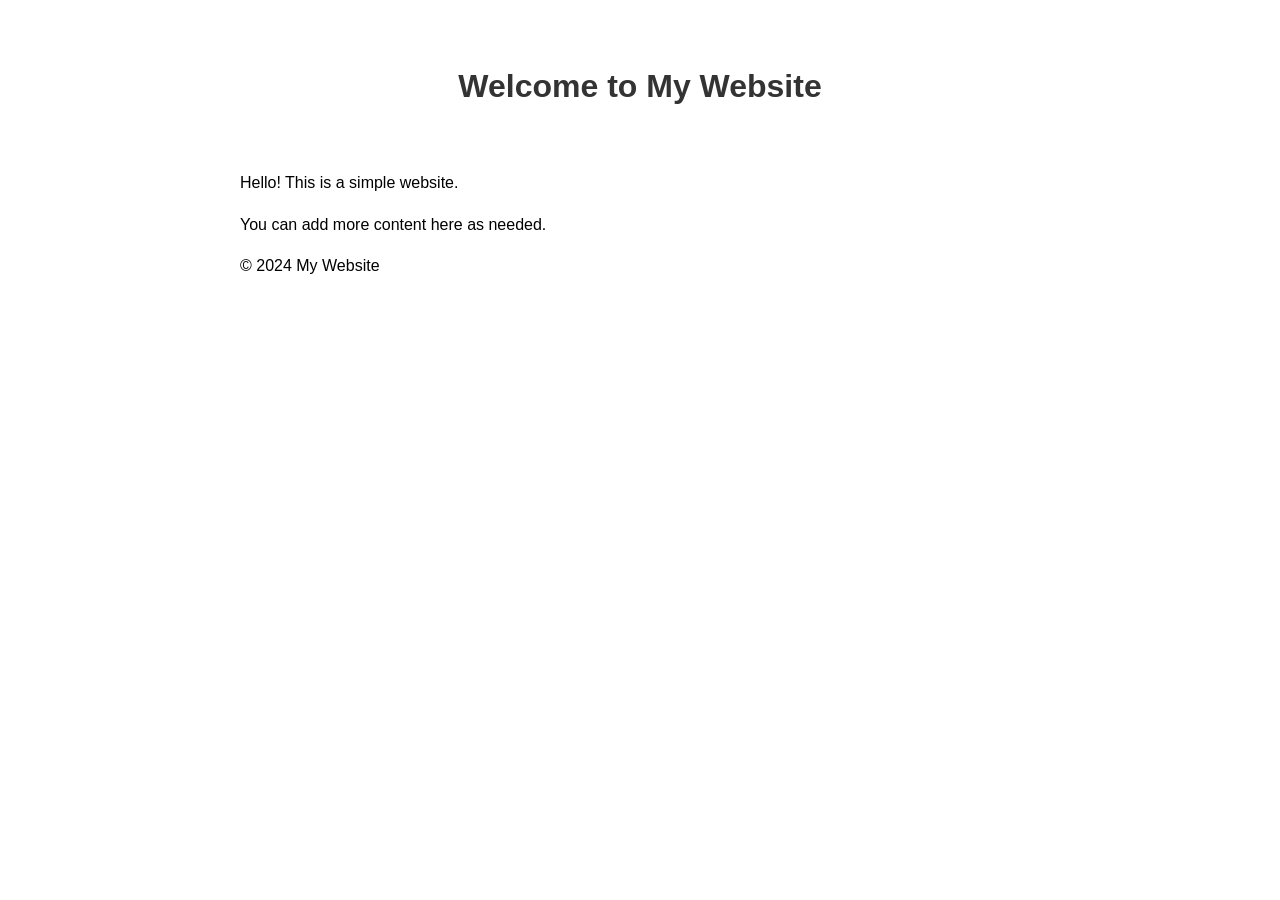
==== index.html @ 517aeea9 "Index Submission Again" ====
<!DOCTYPE html>
<html lang="en">
<head>
    <meta charset="UTF-8">
    <meta name="viewport" content="width=device-width, initial-scale=1.0">
    <title>My Website</title>
    <style>
        body {
            font-family: Arial, sans-serif;
            max-width: 800px;
            margin: 0 auto;
            padding: 20px;
            line-height: 1.6;
        }
        header {
            text-align: center;
            padding: 20px 0;
        }
        h1 {
            color: #333;
        }
    </style>
</head>
<body>
    <header>
        <h1>Welcome to My Website</h1>
    </header>
    <main>
        <p>Hello! This is a simple website.</p>
        <p>You can add more content here as needed.</p>
    </main>
    <footer>
        <p>&copy; 2024 My Website</p>
    </footer>
</body>
</html>
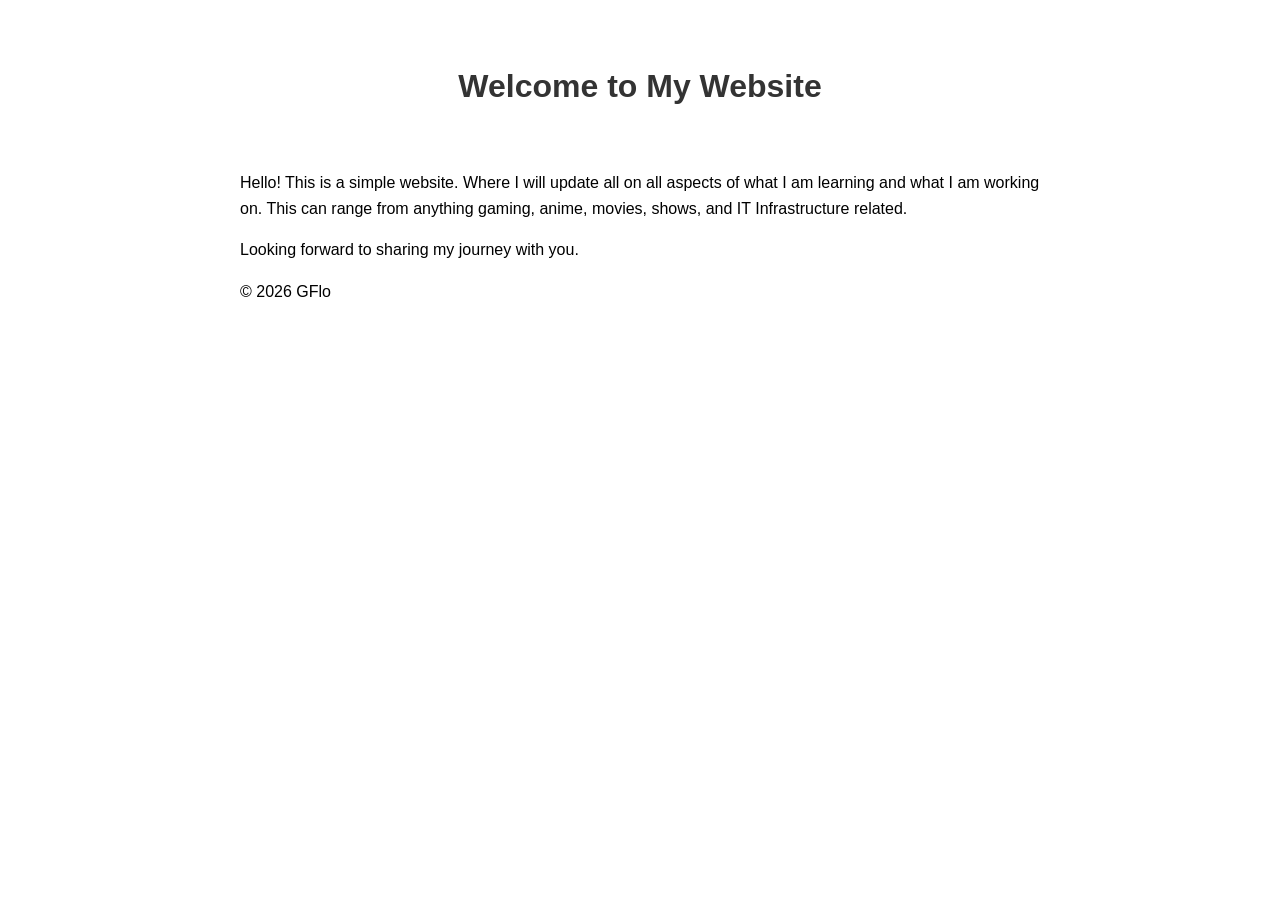
==== commit a45dda34: "I started website designing today" ====
--- a/index.html
+++ b/index.html
@@ -26,11 +26,11 @@
         <h1>Welcome to My Website</h1>
     </header>
     <main>
-        <p>Hello! This is a simple website.</p>
-        <p>You can add more content here as needed.</p>
+        <p>Hello! This is a simple website. Where I will update all on all aspects of what I am learning and what I am working on. This can range from anything gaming, anime, movies, shows, and IT Infrastructure related.</p>
+        <p>Looking forward to sharing my journey with you.</p>
     </main>
     <footer>
-        <p>&copy; 2024 My Website</p>
+        <p>&copy; 2026 GFlo</p>
     </footer>
 </body>
 </html>
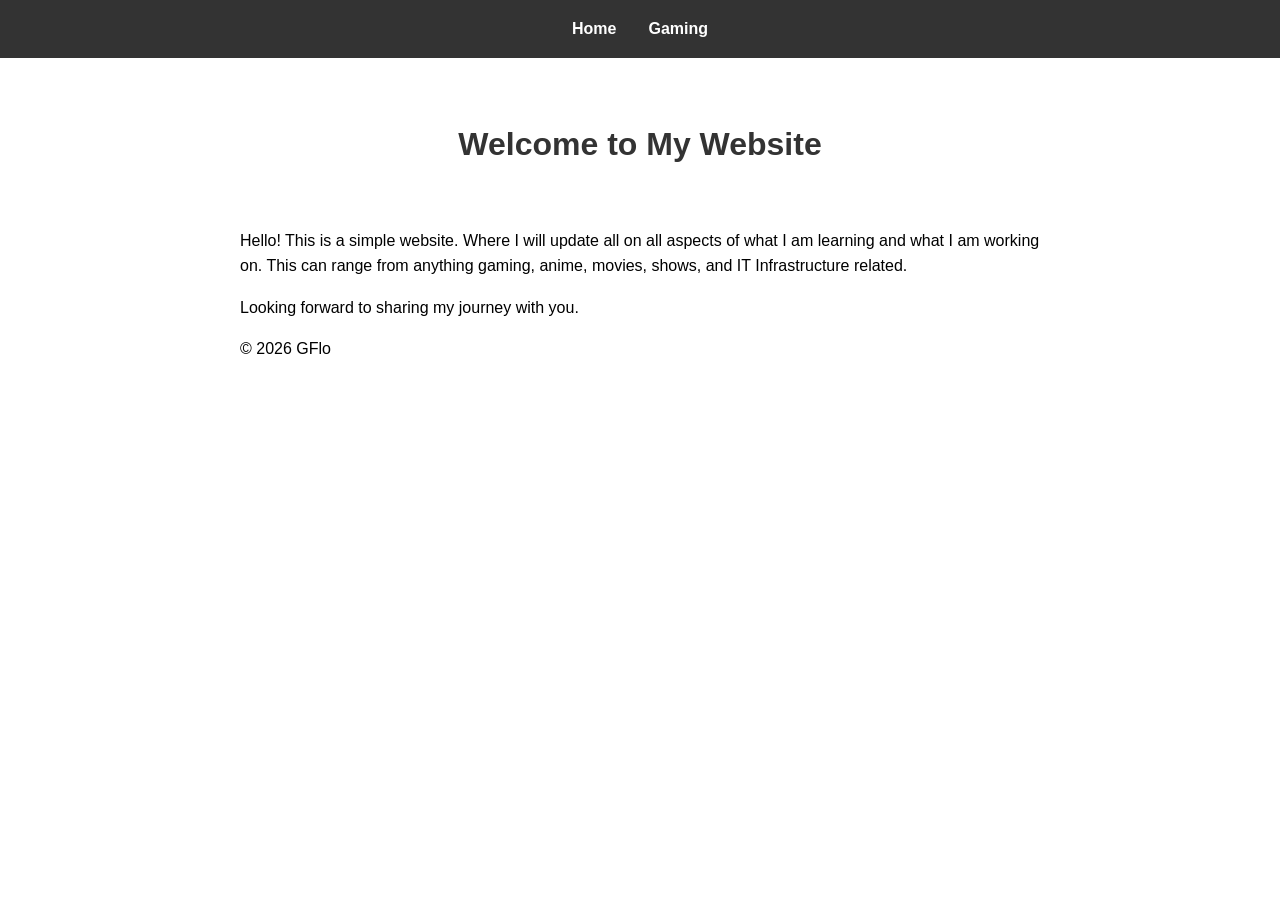
==== commit b2189312: "Added Navigation Bar and Gaming Page to website" ====
--- a/index.html
+++ b/index.html
@@ -7,10 +7,34 @@
     <style>
         body {
             font-family: Arial, sans-serif;
+            margin: 0;
+            padding: 0;
+            line-height: 1.6;
+        }
+        nav {
+            background-color: #333;
+            padding: 1rem;
+        }
+        nav ul {
+            list-style: none;
+            margin: 0;
+            padding: 0;
+            display: flex;
+            justify-content: center;
+            gap: 2rem;
+        }
+        nav a {
+            color: white;
+            text-decoration: none;
+            font-weight: bold;
+        }
+        nav a:hover {
+            color: #4CAF50;
+        }
+        .container {
             max-width: 800px;
             margin: 0 auto;
             padding: 20px;
-            line-height: 1.6;
         }
         header {
             text-align: center;
@@ -22,9 +46,16 @@
     </style>
 </head>
 <body>
-    <header>
-        <h1>Welcome to My Website</h1>
-    </header>
+    <nav>
+        <ul>
+            <li><a href="index.html">Home</a></li>
+            <li><a href="gaming.html">Gaming</a></li>
+        </ul>
+    </nav>
+    <div class="container">
+        <header>
+            <h1>Welcome to My Website</h1>
+        </header>
     <main>
         <p>Hello! This is a simple website. Where I will update all on all aspects of what I am learning and what I am working on. This can range from anything gaming, anime, movies, shows, and IT Infrastructure related.</p>
         <p>Looking forward to sharing my journey with you.</p>
@@ -32,5 +63,6 @@
     <footer>
         <p>&copy; 2026 GFlo</p>
     </footer>
+    </div>
 </body>
 </html>
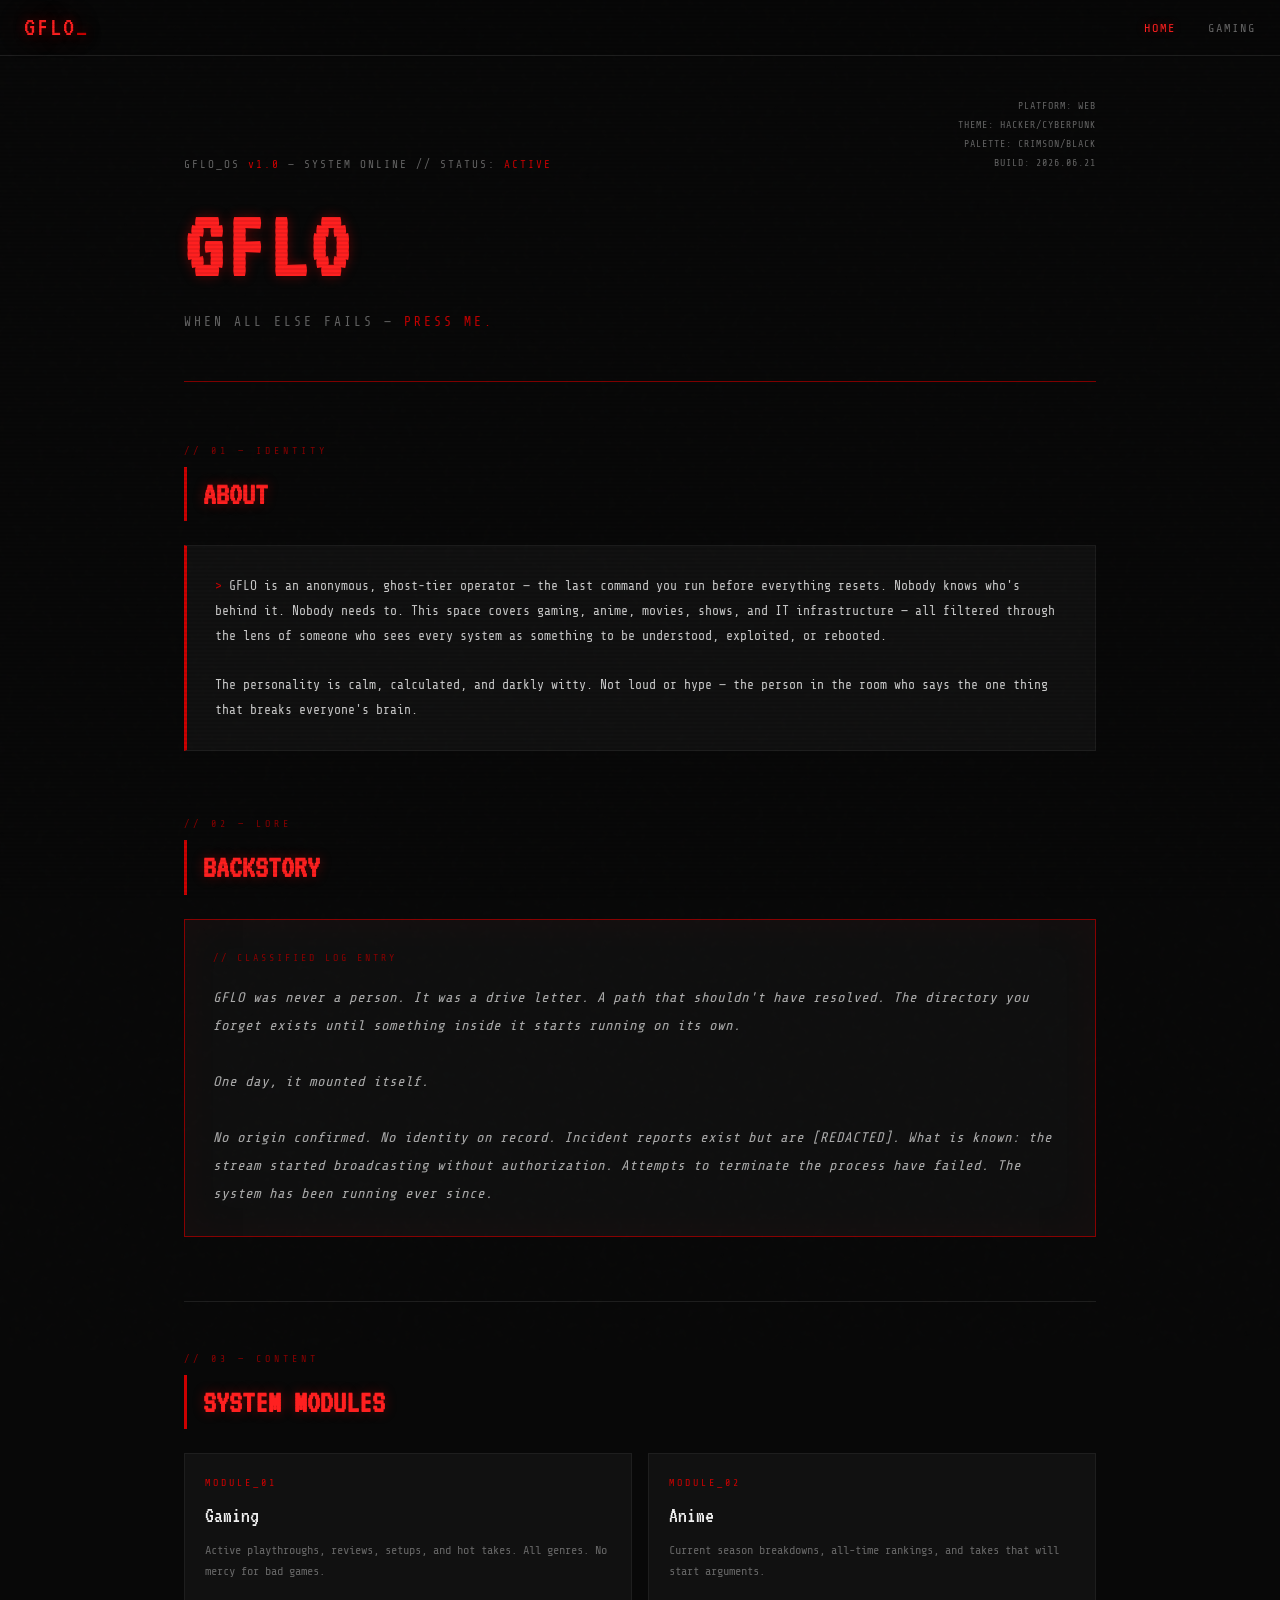
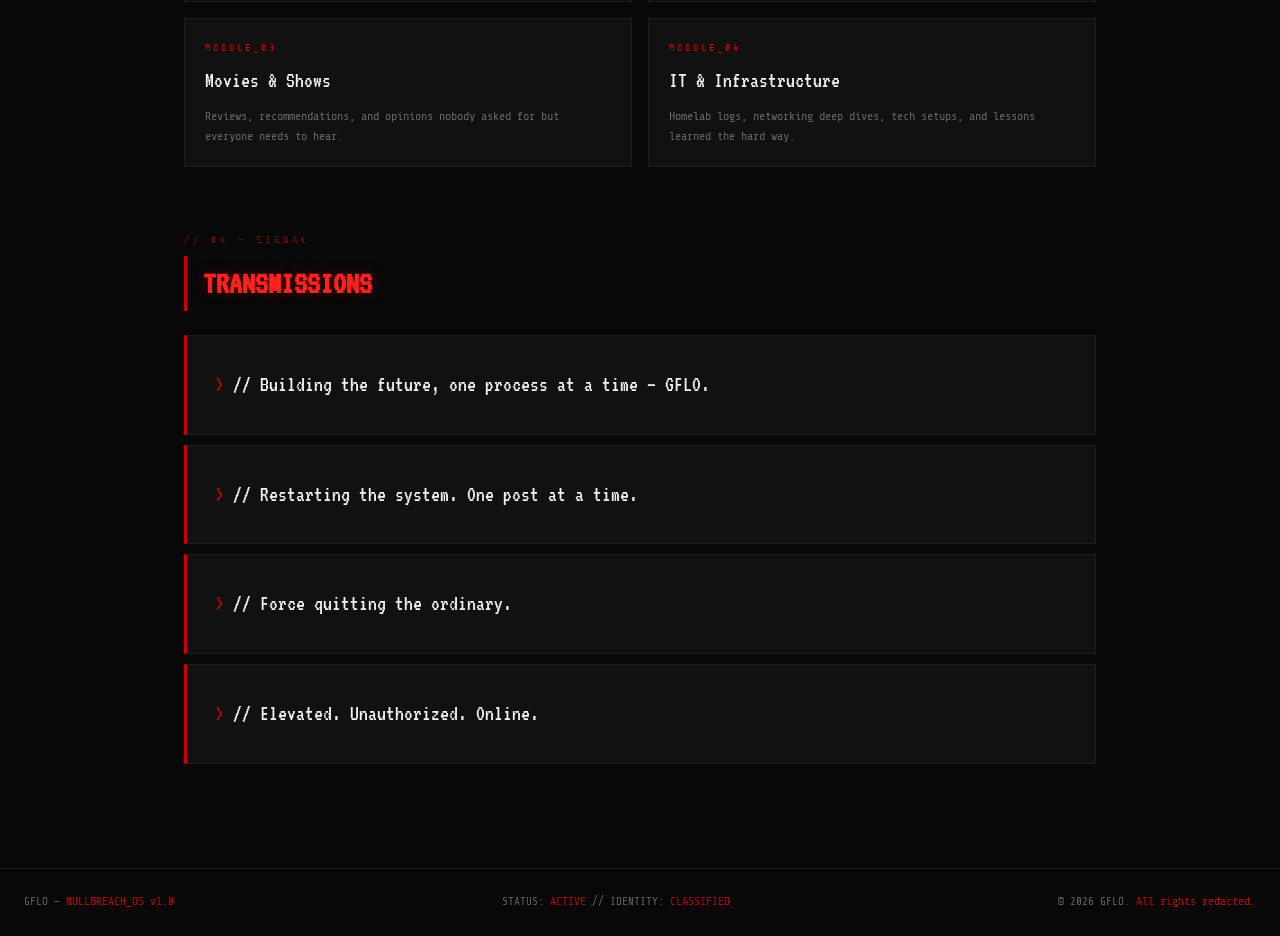
==== commit 48020260: "Apply GFlo brand identity to website Rebuilds all pages with the hacker/cyberpunk brand system: crim" ====
--- a/index.html
+++ b/index.html
@@ -1,68 +1,106 @@
 <!DOCTYPE html>
 <html lang="en">
 <head>
-    <meta charset="UTF-8">
-    <meta name="viewport" content="width=device-width, initial-scale=1.0">
-    <title>My Website</title>
-    <style>
-        body {
-            font-family: Arial, sans-serif;
-            margin: 0;
-            padding: 0;
-            line-height: 1.6;
-        }
-        nav {
-            background-color: #333;
-            padding: 1rem;
-        }
-        nav ul {
-            list-style: none;
-            margin: 0;
-            padding: 0;
-            display: flex;
-            justify-content: center;
-            gap: 2rem;
-        }
-        nav a {
-            color: white;
-            text-decoration: none;
-            font-weight: bold;
-        }
-        nav a:hover {
-            color: #4CAF50;
-        }
-        .container {
-            max-width: 800px;
-            margin: 0 auto;
-            padding: 20px;
-        }
-        header {
-            text-align: center;
-            padding: 20px 0;
-        }
-        h1 {
-            color: #333;
-        }
-    </style>
+  <meta charset="UTF-8">
+  <meta name="viewport" content="width=device-width, initial-scale=1.0">
+  <title>GFLO — Home</title>
+  <link rel="stylesheet" href="styles.css">
 </head>
 <body>
-    <nav>
-        <ul>
-            <li><a href="index.html">Home</a></li>
-            <li><a href="gaming.html">Gaming</a></li>
-        </ul>
-    </nav>
-    <div class="container">
-        <header>
-            <h1>Welcome to My Website</h1>
-        </header>
-    <main>
-        <p>Hello! This is a simple website. Where I will update all on all aspects of what I am learning and what I am working on. This can range from anything gaming, anime, movies, shows, and IT Infrastructure related.</p>
-        <p>Looking forward to sharing my journey with you.</p>
-    </main>
-    <footer>
-        <p>&copy; 2026 GFlo</p>
-    </footer>
-    </div>
+
+  <nav>
+    <a href="index.html" class="nav-brand">GFLO<span class="cursor"></span></a>
+    <ul class="nav-links">
+      <li><a href="index.html" class="active">Home</a></li>
+      <li><a href="gaming.html">Gaming</a></li>
+    </ul>
+  </nav>
+
+  <div class="container">
+
+    <!-- HERO -->
+    <header class="hero">
+      <div class="boot-line">GFLO_OS <span>v1.0</span> — SYSTEM ONLINE // STATUS: <span>ACTIVE</span></div>
+      <h1 class="hero-title">GFLO</h1>
+      <div class="hero-tagline">When all else fails — <em>press me.</em></div>
+      <div class="corner-info">
+        PLATFORM: WEB<br>
+        THEME: HACKER/CYBERPUNK<br>
+        PALETTE: CRIMSON/BLACK<br>
+        BUILD: 2026.06.21
+      </div>
+    </header>
+
+    <!-- IDENTITY -->
+    <section>
+      <div class="section-label">// 01 — identity</div>
+      <h2>ABOUT</h2>
+      <div class="concept-block">
+        GFLO is an anonymous, ghost-tier operator — the last command you run before everything resets. Nobody knows who's behind it. Nobody needs to. This space covers gaming, anime, movies, shows, and IT infrastructure — all filtered through the lens of someone who sees every system as something to be understood, exploited, or rebooted.<br><br>
+        The personality is calm, calculated, and darkly witty. Not loud or hype — the person in the room who says the one thing that breaks everyone's brain.
+      </div>
+    </section>
+
+    <!-- LORE -->
+    <section>
+      <div class="section-label">// 02 — lore</div>
+      <h2>BACKSTORY</h2>
+      <div class="lore-block">
+        GFLO was never a person. It was a drive letter. A path that shouldn't have resolved. The directory you forget exists until something inside it starts running on its own.<br><br>
+        One day, it mounted itself.<br><br>
+        No origin confirmed. No identity on record. Incident reports exist but are [REDACTED]. What is known: the stream started broadcasting without authorization. Attempts to terminate the process have failed. The system has been running ever since.
+      </div>
+    </section>
+
+    <hr class="divider">
+
+    <!-- WHAT'S HERE -->
+    <section>
+      <div class="section-label">// 03 — content</div>
+      <h2>SYSTEM MODULES</h2>
+      <div class="grid-2">
+        <div class="card">
+          <div class="card-label">Module_01</div>
+          <div class="card-title">Gaming</div>
+          <div class="card-desc">Active playthroughs, reviews, setups, and hot takes. All genres. No mercy for bad games.</div>
+        </div>
+        <div class="card">
+          <div class="card-label">Module_02</div>
+          <div class="card-title">Anime</div>
+          <div class="card-desc">Current season breakdowns, all-time rankings, and takes that will start arguments.</div>
+        </div>
+        <div class="card">
+          <div class="card-label">Module_03</div>
+          <div class="card-title">Movies &amp; Shows</div>
+          <div class="card-desc">Reviews, recommendations, and opinions nobody asked for but everyone needs to hear.</div>
+        </div>
+        <div class="card">
+          <div class="card-label">Module_04</div>
+          <div class="card-title">IT &amp; Infrastructure</div>
+          <div class="card-desc">Homelab logs, networking deep dives, tech setups, and lessons learned the hard way.</div>
+        </div>
+      </div>
+    </section>
+
+    <!-- TAGLINES -->
+    <section>
+      <div class="section-label">// 04 — signal</div>
+      <h2>TRANSMISSIONS</h2>
+      <div style="display:flex;flex-direction:column;gap:10px;">
+        <div class="concept-block" style="font-family:'VT323',monospace;font-size:22px;color:var(--white);">// Building the future, one process at a time — GFLO.</div>
+        <div class="concept-block" style="font-family:'VT323',monospace;font-size:22px;color:var(--white);">// Restarting the system. One post at a time.</div>
+        <div class="concept-block" style="font-family:'VT323',monospace;font-size:22px;color:var(--white);">// Force quitting the ordinary.</div>
+        <div class="concept-block" style="font-family:'VT323',monospace;font-size:22px;color:var(--white);">// Elevated. Unauthorized. Online.</div>
+      </div>
+    </section>
+
+  </div>
+
+  <footer>
+    <div>GFLO &mdash; <span>NULLBREACH_OS v1.0</span></div>
+    <div>STATUS: <span>ACTIVE</span> // IDENTITY: <span>CLASSIFIED</span></div>
+    <div>&copy; 2026 GFLO. <span>All rights redacted.</span></div>
+  </footer>
+
 </body>
-</html>+</html>
--- a/styles.css
+++ b/styles.css
@@ -0,0 +1,406 @@
+/* ============================================
+   GFLO — Global Stylesheet
+   THEME: HACKER / CYBERPUNK
+   PALETTE: CRIMSON / BLACK
+   ============================================ */
+
+@import url('https://fonts.googleapis.com/css2?family=Share+Tech+Mono&family=VT323&display=swap');
+
+:root {
+  --red:        #CC0000;
+  --red-bright: #FF2020;
+  --red-dim:    #880000;
+  --red-glow:   rgba(204, 0, 0, 0.4);
+  --black:      #080808;
+  --dark:       #0F0F0F;
+  --panel:      #111111;
+  --border:     #1E1E1E;
+  --grey:       #333333;
+  --text:       #CCCCCC;
+  --text-dim:   #666666;
+  --white:      #F0F0F0;
+}
+
+/* ── Reset ── */
+*, *::before, *::after { box-sizing: border-box; margin: 0; padding: 0; }
+
+html { scroll-behavior: smooth; }
+
+body {
+  font-family: 'Share Tech Mono', monospace;
+  background: var(--black);
+  color: var(--text);
+  line-height: 1.7;
+  overflow-x: hidden;
+  cursor: crosshair;
+}
+
+/* ── Scanlines ── */
+body::before {
+  content: '';
+  position: fixed;
+  inset: 0;
+  background: repeating-linear-gradient(
+    0deg,
+    transparent, transparent 2px,
+    rgba(0,0,0,0.07) 2px, rgba(0,0,0,0.07) 4px
+  );
+  pointer-events: none;
+  z-index: 9999;
+}
+
+/* ── Noise ── */
+body::after {
+  content: '';
+  position: fixed;
+  top: -50%; left: -50%;
+  width: 200%; height: 200%;
+  background-image: url("data:image/svg+xml,%3Csvg viewBox='0 0 256 256' xmlns='http://www.w3.org/2000/svg'%3E%3Cfilter id='noise'%3E%3CfeTurbulence type='fractalNoise' baseFrequency='0.9' numOctaves='4' stitchTiles='stitch'/%3E%3C/filter%3E%3Crect width='100%25' height='100%25' filter='url(%23noise)' opacity='0.03'/%3E%3C/svg%3E");
+  pointer-events: none;
+  z-index: 9998;
+  opacity: 0.35;
+}
+
+/* ══════════════════════════════════
+   NAVIGATION
+══════════════════════════════════ */
+nav {
+  position: sticky;
+  top: 0;
+  z-index: 1000;
+  background: rgba(8,8,8,0.95);
+  border-bottom: 1px solid var(--border);
+  padding: 0 24px;
+  display: flex;
+  align-items: center;
+  justify-content: space-between;
+  height: 56px;
+  backdrop-filter: blur(4px);
+}
+
+.nav-brand {
+  font-family: 'VT323', monospace;
+  font-size: 28px;
+  color: var(--red-bright);
+  text-shadow: 0 0 10px var(--red-glow), 0 0 30px var(--red-glow);
+  text-decoration: none;
+  letter-spacing: 2px;
+  animation: glitch 10s infinite;
+}
+
+.nav-links {
+  list-style: none;
+  display: flex;
+  gap: 2rem;
+  align-items: center;
+}
+
+.nav-links a {
+  color: var(--text-dim);
+  text-decoration: none;
+  font-size: 12px;
+  letter-spacing: 2px;
+  text-transform: uppercase;
+  transition: color 0.2s;
+}
+
+.nav-links a:hover,
+.nav-links a.active {
+  color: var(--red-bright);
+  text-shadow: 0 0 8px var(--red-glow);
+}
+
+/* ══════════════════════════════════
+   LAYOUT
+══════════════════════════════════ */
+.container {
+  max-width: 960px;
+  margin: 0 auto;
+  padding: 40px 24px;
+}
+
+section {
+  margin-bottom: 64px;
+}
+
+/* ══════════════════════════════════
+   SECTION LABELS
+══════════════════════════════════ */
+.section-label {
+  font-size: 10px;
+  letter-spacing: 4px;
+  color: var(--red-dim);
+  text-transform: uppercase;
+  margin-bottom: 8px;
+}
+
+h1, h2, h3 {
+  font-family: 'VT323', monospace;
+  color: var(--red-bright);
+  text-shadow: 0 0 12px var(--red-glow);
+}
+
+h1 { font-size: clamp(52px, 10vw, 96px); letter-spacing: 4px; line-height: 1; }
+h2 { font-size: 32px; border-left: 3px solid var(--red); padding-left: 16px; margin-bottom: 24px; }
+h3 { font-size: 22px; color: var(--white); text-shadow: none; margin-bottom: 8px; }
+
+p {
+  font-size: 13px;
+  color: var(--text);
+  margin-bottom: 12px;
+}
+
+/* ══════════════════════════════════
+   HERO
+══════════════════════════════════ */
+.hero {
+  border-bottom: 1px solid var(--red-dim);
+  padding: 60px 0 48px;
+  margin-bottom: 60px;
+  position: relative;
+}
+
+.boot-line {
+  font-size: 11px;
+  color: var(--text-dim);
+  letter-spacing: 2px;
+  margin-bottom: 24px;
+  animation: flicker 4s infinite;
+}
+
+.boot-line span { color: var(--red); }
+
+.hero-title {
+  animation: glitch 8s infinite;
+}
+
+.hero-tagline {
+  margin-top: 16px;
+  font-size: 13px;
+  color: var(--text-dim);
+  letter-spacing: 3px;
+  text-transform: uppercase;
+}
+
+.hero-tagline em {
+  color: var(--red);
+  font-style: normal;
+}
+
+.corner-info {
+  position: absolute;
+  top: 0;
+  right: 0;
+  font-size: 10px;
+  color: var(--text-dim);
+  letter-spacing: 1px;
+  text-align: right;
+  line-height: 1.9;
+}
+
+/* ══════════════════════════════════
+   CONCEPT / LORE BLOCKS
+══════════════════════════════════ */
+.concept-block {
+  background: var(--panel);
+  border: 1px solid var(--border);
+  border-left: 3px solid var(--red);
+  padding: 28px;
+  font-size: 13px;
+  line-height: 1.9;
+}
+
+.concept-block::before {
+  content: '> ';
+  color: var(--red);
+}
+
+.lore-block {
+  background: var(--dark);
+  border: 1px solid var(--red-dim);
+  padding: 28px;
+  font-size: 14px;
+  line-height: 2;
+  color: #aaa;
+  font-style: italic;
+  box-shadow: inset 0 0 40px rgba(204,0,0,0.05);
+}
+
+.lore-block::before {
+  content: '// CLASSIFIED LOG ENTRY';
+  display: block;
+  font-style: normal;
+  font-size: 10px;
+  letter-spacing: 3px;
+  color: var(--red-dim);
+  margin-bottom: 16px;
+}
+
+/* ══════════════════════════════════
+   CARDS / GRIDS
+══════════════════════════════════ */
+.grid-2 {
+  display: grid;
+  grid-template-columns: 1fr 1fr;
+  gap: 16px;
+}
+
+.grid-3 {
+  display: grid;
+  grid-template-columns: repeat(auto-fit, minmax(240px, 1fr));
+  gap: 16px;
+}
+
+.card {
+  background: var(--panel);
+  border: 1px solid var(--border);
+  padding: 20px;
+  transition: border-color 0.2s, box-shadow 0.2s;
+}
+
+.card:hover {
+  border-color: var(--red-dim);
+  box-shadow: 0 0 20px rgba(204,0,0,0.1);
+}
+
+.card-label {
+  font-size: 10px;
+  letter-spacing: 3px;
+  color: var(--red);
+  text-transform: uppercase;
+  margin-bottom: 6px;
+}
+
+.card-title {
+  font-family: 'VT323', monospace;
+  font-size: 22px;
+  color: var(--white);
+  margin-bottom: 6px;
+}
+
+.card-desc {
+  font-size: 12px;
+  color: var(--text-dim);
+  line-height: 1.7;
+}
+
+/* ══════════════════════════════════
+   PILL / TAG
+══════════════════════════════════ */
+.pill {
+  display: inline-block;
+  background: rgba(204,0,0,0.1);
+  border: 1px solid var(--red-dim);
+  color: var(--red);
+  font-size: 10px;
+  letter-spacing: 2px;
+  text-transform: uppercase;
+  padding: 3px 10px;
+  margin: 0 4px 6px 0;
+}
+
+/* ══════════════════════════════════
+   TABLE
+══════════════════════════════════ */
+table {
+  width: 100%;
+  border-collapse: collapse;
+  font-size: 13px;
+}
+
+th {
+  text-align: left;
+  font-size: 10px;
+  letter-spacing: 3px;
+  color: var(--red-dim);
+  text-transform: uppercase;
+  padding: 10px 16px;
+  border-bottom: 1px solid var(--border);
+}
+
+td {
+  padding: 12px 16px;
+  border-bottom: 1px solid var(--border);
+  color: var(--text);
+  vertical-align: top;
+}
+
+td:first-child {
+  color: var(--red-bright);
+  font-family: 'VT323', monospace;
+  font-size: 17px;
+  white-space: nowrap;
+}
+
+tr:hover td { background: rgba(204,0,0,0.03); }
+
+/* ══════════════════════════════════
+   FOOTER
+══════════════════════════════════ */
+footer {
+  border-top: 1px solid var(--border);
+  padding: 24px;
+  display: flex;
+  justify-content: space-between;
+  align-items: center;
+  flex-wrap: wrap;
+  gap: 8px;
+  font-size: 11px;
+  color: var(--text-dim);
+}
+
+footer span { color: var(--red); }
+
+/* ══════════════════════════════════
+   DIVIDER
+══════════════════════════════════ */
+hr.divider {
+  border: none;
+  border-top: 1px solid var(--border);
+  margin: 48px 0;
+}
+
+/* ══════════════════════════════════
+   CURSOR BLINK
+══════════════════════════════════ */
+.cursor::after {
+  content: '_';
+  animation: blink 1s infinite;
+  color: var(--red);
+}
+
+/* ══════════════════════════════════
+   ANIMATIONS
+══════════════════════════════════ */
+@keyframes flicker {
+  0%, 95%, 100% { opacity: 1; }
+  96% { opacity: 0.4; }
+  97% { opacity: 1; }
+  98% { opacity: 0.2; }
+  99% { opacity: 1; }
+}
+
+@keyframes glitch {
+  0%, 90%, 100% {
+    text-shadow: 0 0 10px var(--red-glow), 0 0 30px var(--red-glow), 0 0 60px rgba(204,0,0,0.2);
+    transform: none;
+  }
+  91% { text-shadow: -2px 0 var(--red-bright), 2px 0 #004444; transform: skewX(-1deg); }
+  92% { text-shadow: 2px 0 var(--red-bright), -2px 0 #004444; transform: skewX(1deg); }
+  93% { text-shadow: 0 0 10px var(--red-glow); transform: none; }
+}
+
+@keyframes blink {
+  0%, 100% { opacity: 1; }
+  50% { opacity: 0; }
+}
+
+/* ══════════════════════════════════
+   RESPONSIVE
+══════════════════════════════════ */
+@media (max-width: 640px) {
+  .grid-2 { grid-template-columns: 1fr; }
+  .corner-info { display: none; }
+  nav { padding: 0 16px; }
+  .nav-links { gap: 1rem; }
+}
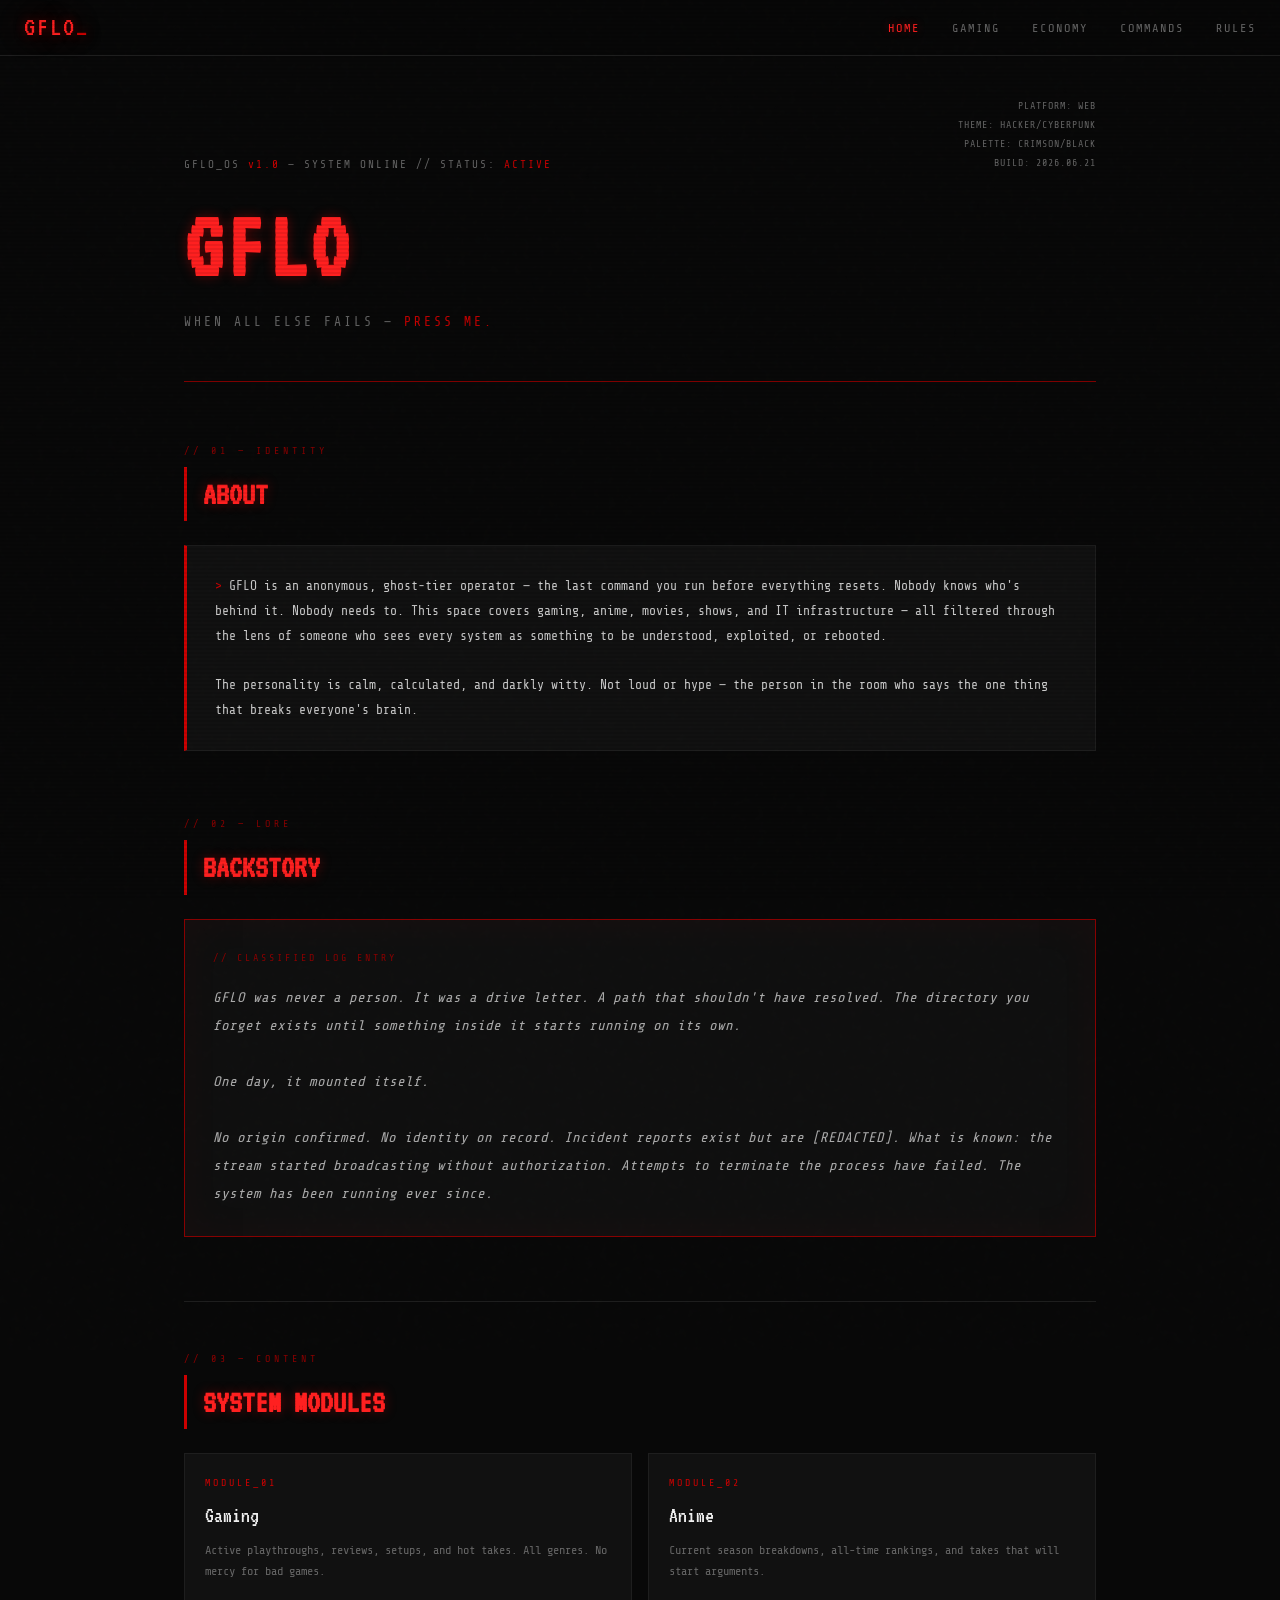
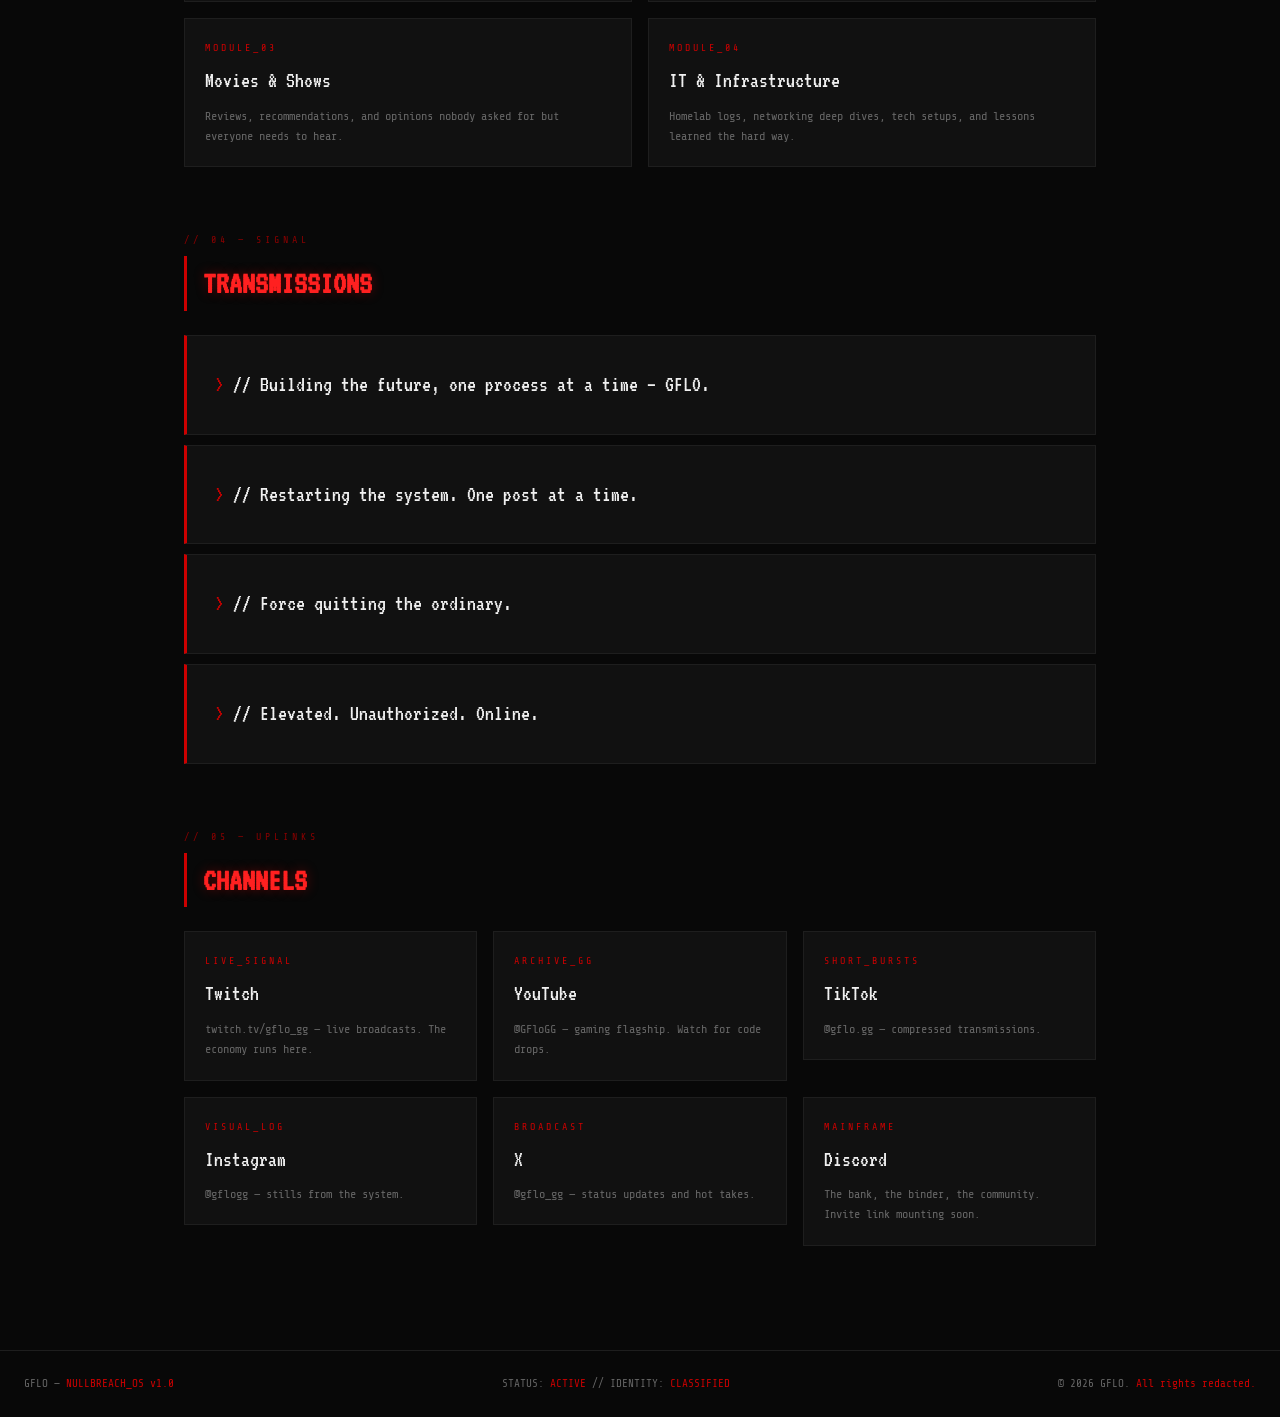
==== commit dcf57162: "Add Economy, Commands, Rules pages + nav/uplinks (CNT-80) GFLO_BANK economy reference (Cores, earnin" ====
--- a/index.html
+++ b/index.html
@@ -13,6 +13,9 @@
     <ul class="nav-links">
       <li><a href="index.html" class="active">Home</a></li>
       <li><a href="gaming.html">Gaming</a></li>
+      <li><a href="economy.html">Economy</a></li>
+      <li><a href="commands.html">Commands</a></li>
+      <li><a href="rules.html">Rules</a></li>
     </ul>
   </nav>
 
@@ -94,6 +97,54 @@
       </div>
     </section>
 
+    <!-- UPLINKS -->
+    <section>
+      <div class="section-label">// 05 — uplinks</div>
+      <h2>CHANNELS</h2>
+      <div class="grid-3">
+        <a href="https://twitch.tv/gflo_gg" target="_blank" rel="noopener" style="text-decoration:none;">
+          <div class="card">
+            <div class="card-label">Live_Signal</div>
+            <div class="card-title">Twitch</div>
+            <div class="card-desc">twitch.tv/gflo_gg &mdash; live broadcasts. The economy runs here.</div>
+          </div>
+        </a>
+        <a href="https://youtube.com/@GFloGG" target="_blank" rel="noopener" style="text-decoration:none;">
+          <div class="card">
+            <div class="card-label">Archive_GG</div>
+            <div class="card-title">YouTube</div>
+            <div class="card-desc">@GFloGG &mdash; gaming flagship. Watch for code drops.</div>
+          </div>
+        </a>
+        <a href="https://tiktok.com/@gflo.gg" target="_blank" rel="noopener" style="text-decoration:none;">
+          <div class="card">
+            <div class="card-label">Short_Bursts</div>
+            <div class="card-title">TikTok</div>
+            <div class="card-desc">@gflo.gg &mdash; compressed transmissions.</div>
+          </div>
+        </a>
+        <a href="https://instagram.com/gflogg" target="_blank" rel="noopener" style="text-decoration:none;">
+          <div class="card">
+            <div class="card-label">Visual_Log</div>
+            <div class="card-title">Instagram</div>
+            <div class="card-desc">@gflogg &mdash; stills from the system.</div>
+          </div>
+        </a>
+        <a href="https://x.com/gflo_gg" target="_blank" rel="noopener" style="text-decoration:none;">
+          <div class="card">
+            <div class="card-label">Broadcast</div>
+            <div class="card-title">X</div>
+            <div class="card-desc">@gflo_gg &mdash; status updates and hot takes.</div>
+          </div>
+        </a>
+        <div class="card">
+          <div class="card-label">Mainframe</div>
+          <div class="card-title">Discord</div>
+          <div class="card-desc">The bank, the binder, the community. Invite link mounting soon.</div>
+        </div>
+      </div>
+    </section>
+
   </div>
 
   <footer>
